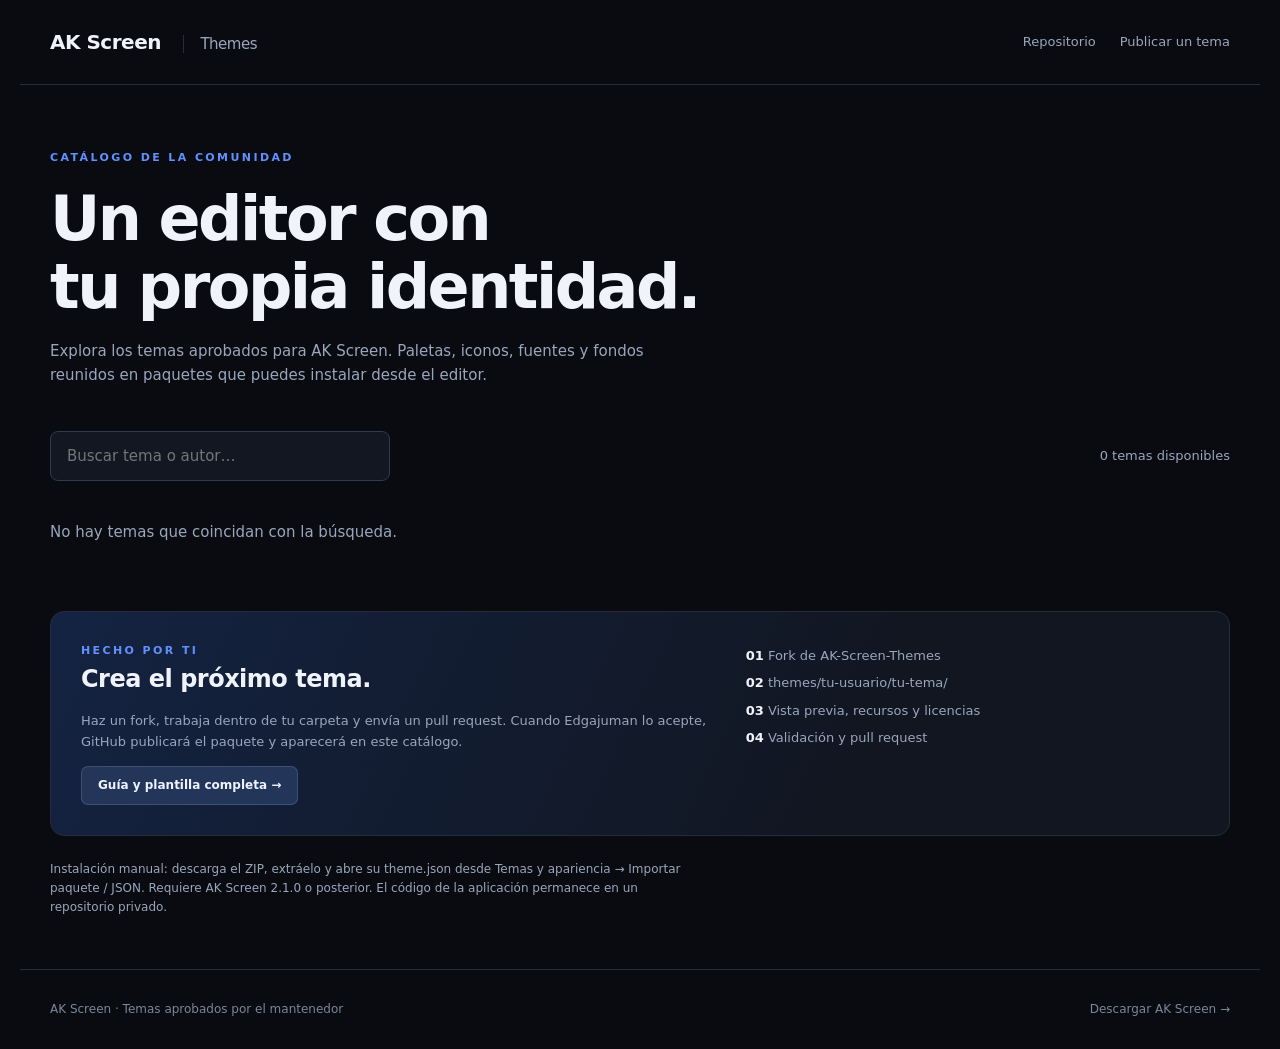
==== index.html @ 693fde80 "Publish reviewed native theme catalogue and marketplace" ====
<!doctype html>
<html lang="es"><head><meta charset="utf-8"><meta name="viewport" content="width=device-width,initial-scale=1"><meta name="color-scheme" content="dark"><title>AK Screen · Themes</title>
<style>
:root{--bg:#090b10;--panel:#111620;--edge:#252c3a;--text:#f0f3fa;--muted:#99a6bc;--accent:#6191ff}*{box-sizing:border-box}body{margin:0;background:var(--bg);color:var(--text);font:15px/1.6 system-ui,sans-serif}a{color:inherit;text-decoration:none}a:focus-visible,button:focus-visible,input:focus-visible{outline:2px solid var(--accent);outline-offset:4px}header{max-width:1240px;margin:auto;display:flex;justify-content:space-between;align-items:center;padding:26px 30px;border-bottom:1px solid var(--edge)}.brand{font-weight:720;letter-spacing:-.5px;font-size:20px}.brand span{font-weight:400;color:var(--muted);border-left:1px solid var(--edge);margin-left:16px;padding-left:16px;font-size:15px}nav{display:flex;gap:24px;color:var(--muted);font-size:13px}main{max-width:1240px;margin:auto;padding:64px 30px 40px}.eyebrow{text-transform:uppercase;letter-spacing:2.4px;color:var(--accent);font-size:11px;font-weight:700}h1{font-size:clamp(36px,5vw,62px);line-height:1.1;font-weight:650;letter-spacing:-2.5px;max-width:750px;margin:18px 0}p{color:var(--muted);max-width:650px}.toolbar{display:flex;justify-content:space-between;gap:20px;align-items:center;margin:44px 0 24px}input{background:#121722;border:1px solid #303b50;border-radius:8px;color:var(--text);font:inherit;padding:12px 16px;width:340px;max-width:100%}.count{color:var(--muted);font-size:13px}.grid{display:grid;grid-template-columns:repeat(2,minmax(0,1fr));gap:26px}.card{background:var(--panel);border:1px solid var(--edge);border-radius:14px;overflow:hidden}.visual{display:block;position:relative;aspect-ratio:16/9;background:#151c2c;cursor:zoom-in;width:100%;padding:0;border:0}.visual img{width:100%;height:100%;object-fit:cover;transition:transform .25s}.visual:hover img{transform:scale(1.025)}.tag{position:absolute;left:16px;top:16px;border:1px solid #ffffff30;background:#080d1bdc;border-radius:30px;padding:4px 12px;color:#dce6ff;font-size:11px}.body{padding:24px}.title{display:flex;justify-content:space-between;gap:12px;align-items:center}h2{margin:0;font-size:22px;font-weight:600;letter-spacing:-.5px}.version{font:12px ui-monospace,monospace;color:var(--muted)}.author{font-size:12px;color:var(--accent);margin:5px 0 12px}.desc{font-size:13px;margin:0 0 20px;min-height:42px}.swatches{display:flex;gap:6px;margin-bottom:24px}.swatches i{width:22px;height:10px;border-radius:3px;border:1px solid #ffffff20}.actions{display:flex;gap:12px;align-items:center;justify-content:space-between}.download,.button{display:inline-block;border-radius:7px;border:1px solid #ffffff22;padding:9px 16px;font-size:12px;font-weight:650;background:#23365a;color:#edf3ff}.link{color:var(--muted);font-size:12px}.guide{margin:52px 0 0;padding:30px;border:1px solid var(--edge);border-radius:14px;background:linear-gradient(115deg,#142342,#111620 70%);display:grid;grid-template-columns:1.4fr 1fr;gap:30px}.guide h2{font-size:24px}.guide p{font-size:13px}.steps{color:var(--muted);font-size:13px;line-height:2.1}.steps strong{color:var(--text)}footer{max-width:1240px;margin:0 auto;padding:30px;color:#7a879c;border-top:1px solid var(--edge);font-size:12px;display:flex;justify-content:space-between;gap:20px}dialog{padding:0;border:1px solid #586681;border-radius:14px;background:#0e131e;color:var(--text);max-width:min(1100px,94vw);max-height:94vh}dialog::backdrop{background:#03070dd9}dialog img{display:block;width:100%;max-height:75vh;object-fit:contain}dialog button{float:right;margin:12px;background:#253554;border:0;border-radius:6px;color:white;padding:10px 20px;cursor:pointer}@media(max-width:720px){header,main{padding-left:20px;padding-right:20px}nav{gap:12px}.grid,.guide{grid-template-columns:1fr}.toolbar{align-items:flex-start;flex-direction:column}h1{letter-spacing:-1.5px}.brand span{display:none}footer{flex-direction:column}main{padding-top:40px}}@media(prefers-reduced-motion:reduce){*{transition:none!important}}
</style></head><body>
<header><a class="brand" href="https://github.com/Edgajuman/AKScreen-Downloads">AK Screen <span>Themes</span></a><nav><a href="https://github.com/Edgajuman/AK-Screen-Themes">Repositorio</a><a href="https://github.com/Edgajuman/AK-Screen-Themes/blob/main/CONTRIBUTING.md">Publicar un tema</a></nav></header>
<main><div class="eyebrow">Catálogo de la comunidad</div><h1>Un editor con<br>tu propia identidad.</h1><p>Explora los temas aprobados para AK Screen. Paletas, iconos, fuentes y fondos reunidos en paquetes que puedes instalar desde el editor.</p>
<div class="toolbar"><input id="search" type="search" placeholder="Buscar tema o autor…" aria-label="Buscar tema o autor"><span class="count" id="count" aria-live="polite"></span></div><div class="grid" id="grid"></div>
<section class="guide"><div><div class="eyebrow">Hecho por ti</div><h2>Crea el próximo tema.</h2><p>Haz un fork, trabaja dentro de tu carpeta y envía un pull request. Cuando Edgajuman lo acepte, GitHub publicará el paquete y aparecerá en este catálogo.</p><a class="button" href="https://github.com/Edgajuman/AK-Screen-Themes/blob/main/CONTRIBUTING.md">Guía y plantilla completa →</a></div><div class="steps"><strong>01</strong> Fork de AK-Screen-Themes<br><strong>02</strong> themes/tu-usuario/tu-tema/<br><strong>03</strong> Vista previa, recursos y licencias<br><strong>04</strong> Validación y pull request</div></section>
<p style="font-size:12px;margin-top:24px">Instalación manual: descarga el ZIP, extráelo y abre su theme.json desde Temas y apariencia → Importar paquete / JSON. Requiere AK Screen 2.1.0 o posterior. El código de la aplicación permanece en un repositorio privado.</p></main>
<footer><span>AK Screen · Temas aprobados por el mantenedor</span><a href="https://github.com/Edgajuman/AKScreen-Downloads/releases">Descargar AK Screen →</a></footer>
<dialog id="preview"><button type="button" aria-label="Cerrar vista previa">Cerrar ×</button><img alt="Vista previa del tema"></dialog>
<script src="catalog-data.js"></script><script>
const data=window.AKSCREEN_THEMES?.themes??[];const grid=document.getElementById('grid'),search=document.getElementById('search'),modal=document.getElementById('preview');
function el(tag,cls,text){const n=document.createElement(tag);if(cls)n.className=cls;if(text!==undefined)n.textContent=text;return n}
function raw(t,path){return 'https://raw.githubusercontent.com/Edgajuman/AK-Screen-Themes/'+t.revision+'/themes/'+encodeURIComponent(t.author)+'/'+encodeURIComponent(t.id)+'/'+path.split('/').map(encodeURIComponent).join('/')}
function render(){grid.replaceChildren();let count=0;for(const t of data){if(!(t.name+' '+t.author+' '+t.description).toLowerCase().includes(search.value.toLowerCase()))continue;count++;const card=el('article','card'),visual=el('button','visual'),img=el('img');img.src=raw(t,t.preview);img.alt='Vista previa de '+t.name;img.loading='lazy';visual.type='button';visual.setAttribute('aria-label','Ampliar '+t.name);visual.append(img,el('span','tag','AK Screen · 2.1+'));visual.onclick=()=>{modal.querySelector('img').src=img.src;modal.querySelector('img').alt=img.alt;modal.showModal()};const body=el('div','body'),title=el('div','title');title.append(el('h2','',t.name),el('span','version','v'+t.version));body.append(title,el('div','author','@'+t.author),el('p','desc',t.description));const swatches=el('div','swatches');for(const color of Object.values(t.colors).slice(0,9)){if(!/^#[0-9a-f]{6}$/i.test(color))continue;const swatch=el('i');swatch.style.backgroundColor=color;swatch.title=color;swatches.append(swatch)}const actions=el('div','actions'),download=el('a','download','Descargar paquete ↓'),source=el('a','link','Ver archivos ↗');if(t.download?.startsWith('https://github.com/Edgajuman/AK-Screen-Themes/releases/download/'))download.href=t.download;source.href='https://github.com/Edgajuman/AK-Screen-Themes/tree/main/themes/'+encodeURIComponent(t.author)+'/'+encodeURIComponent(t.id);actions.append(download,source);body.append(swatches,actions);card.append(visual,body);grid.append(card)}document.getElementById('count').textContent=count+' temas disponibles';if(!count)grid.append(el('p','','No hay temas que coincidan con la búsqueda.'))}search.addEventListener('input',render);modal.querySelector('button').onclick=()=>modal.close();modal.onclick=e=>{if(e.target===modal)modal.close()};render();
</script></body></html>
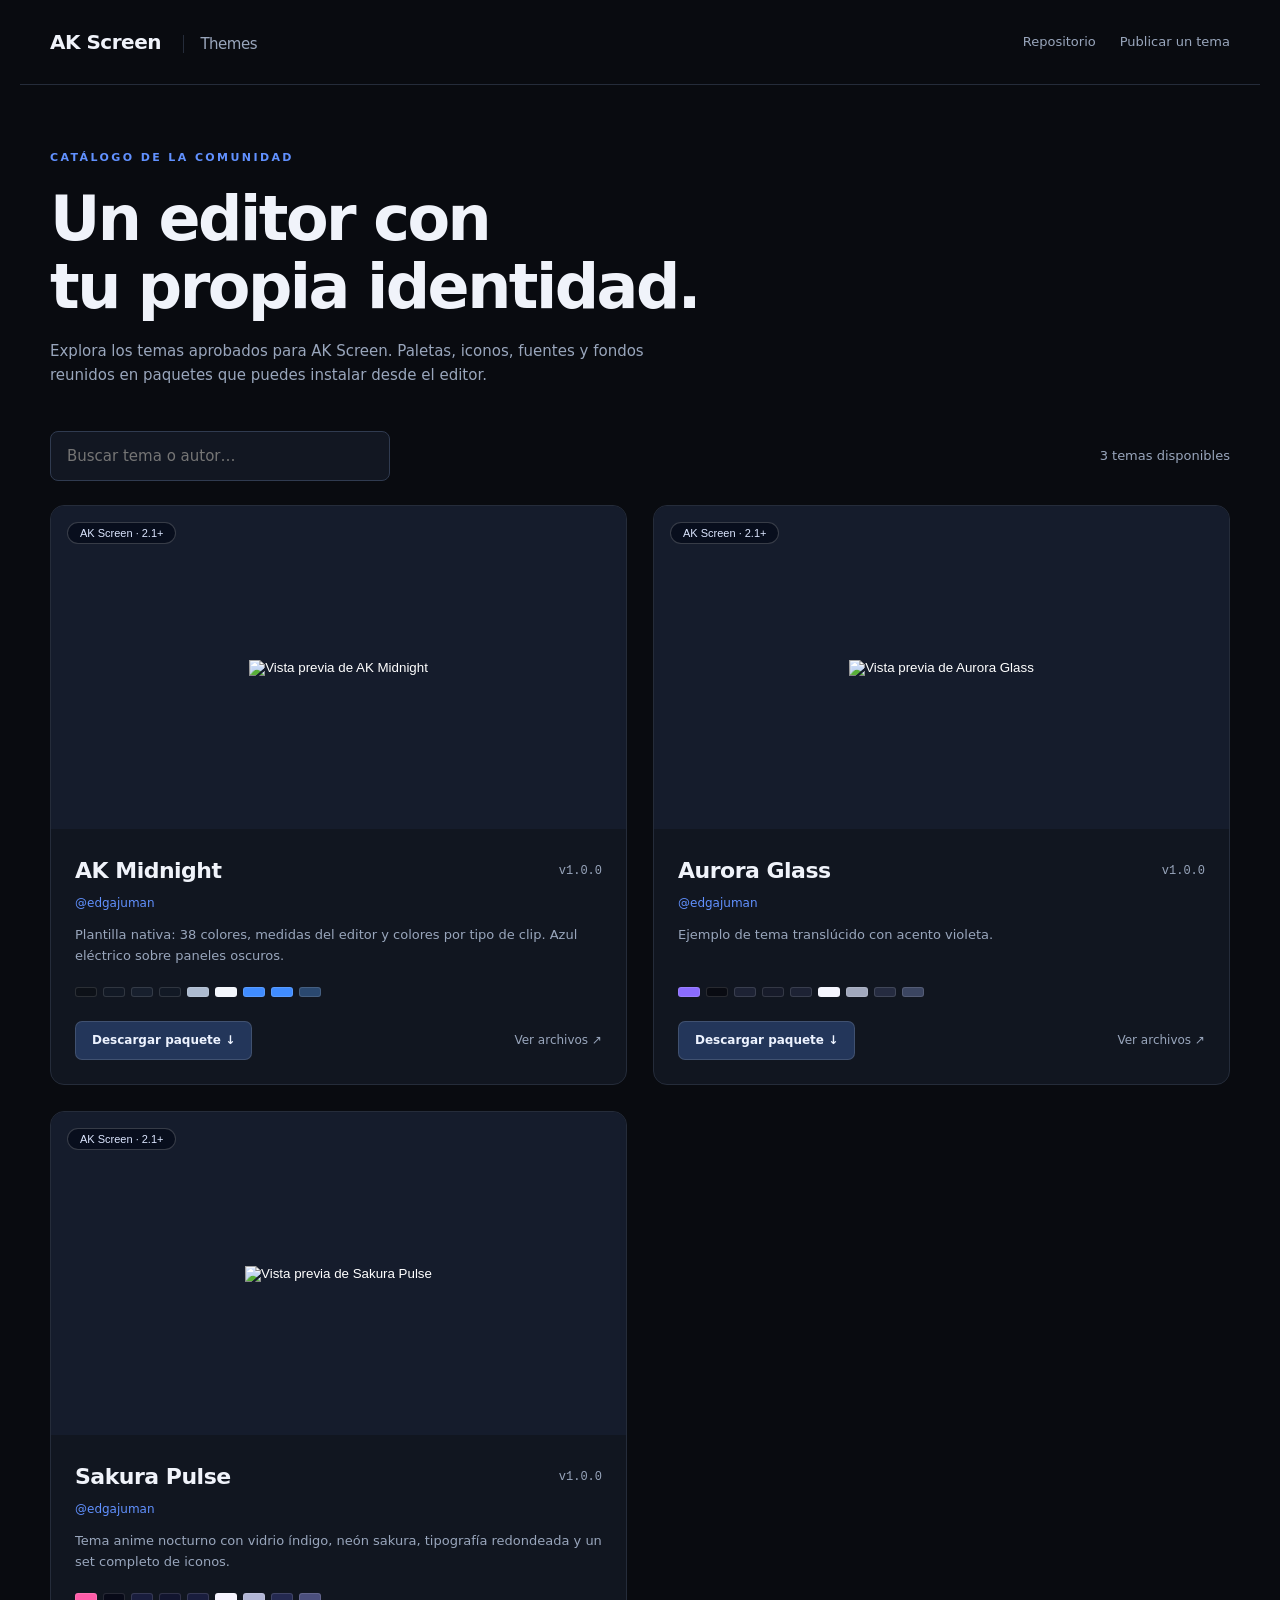
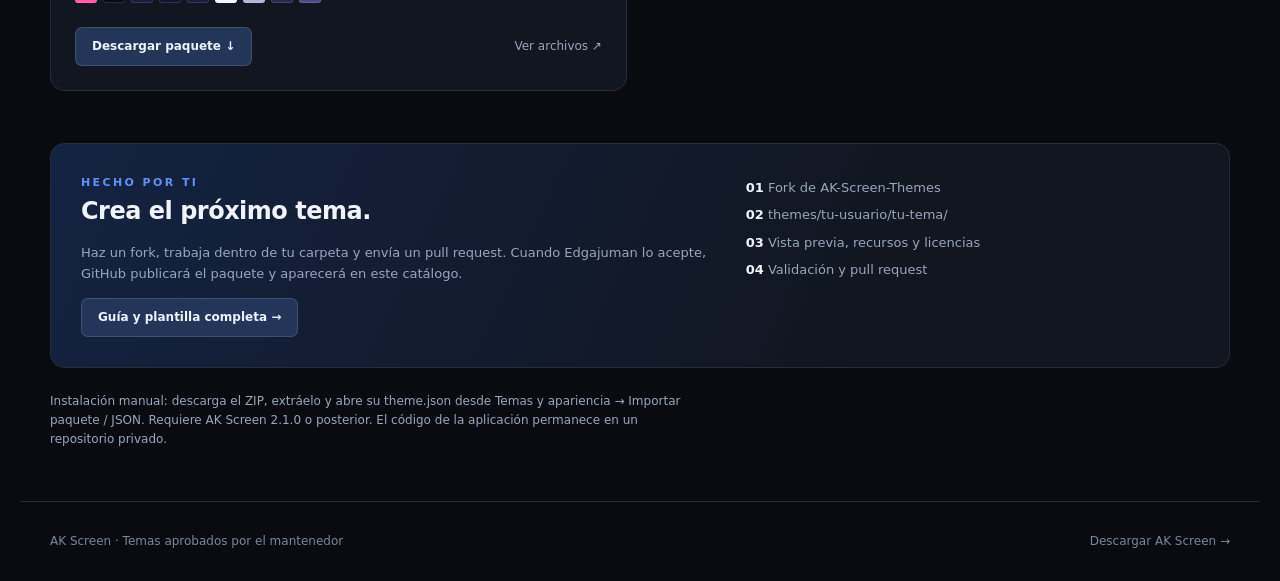
==== commit 5b5a40e8: "Clarify local package testing and catalogue labels" ====
--- a/index.html
+++ b/index.html
@@ -14,5 +14,5 @@
 const data=window.AKSCREEN_THEMES?.themes??[];const grid=document.getElementById('grid'),search=document.getElementById('search'),modal=document.getElementById('preview');
 function el(tag,cls,text){const n=document.createElement(tag);if(cls)n.className=cls;if(text!==undefined)n.textContent=text;return n}
 function raw(t,path){return 'https://raw.githubusercontent.com/Edgajuman/AK-Screen-Themes/'+t.revision+'/themes/'+encodeURIComponent(t.author)+'/'+encodeURIComponent(t.id)+'/'+path.split('/').map(encodeURIComponent).join('/')}
-function render(){grid.replaceChildren();let count=0;for(const t of data){if(!(t.name+' '+t.author+' '+t.description).toLowerCase().includes(search.value.toLowerCase()))continue;count++;const card=el('article','card'),visual=el('button','visual'),img=el('img');img.src=raw(t,t.preview);img.alt='Vista previa de '+t.name;img.loading='lazy';visual.type='button';visual.setAttribute('aria-label','Ampliar '+t.name);visual.append(img,el('span','tag','AK Screen · 2.1+'));visual.onclick=()=>{modal.querySelector('img').src=img.src;modal.querySelector('img').alt=img.alt;modal.showModal()};const body=el('div','body'),title=el('div','title');title.append(el('h2','',t.name),el('span','version','v'+t.version));body.append(title,el('div','author','@'+t.author),el('p','desc',t.description));const swatches=el('div','swatches');for(const color of Object.values(t.colors).slice(0,9)){if(!/^#[0-9a-f]{6}$/i.test(color))continue;const swatch=el('i');swatch.style.backgroundColor=color;swatch.title=color;swatches.append(swatch)}const actions=el('div','actions'),download=el('a','download','Descargar paquete ↓'),source=el('a','link','Ver archivos ↗');if(t.download?.startsWith('https://github.com/Edgajuman/AK-Screen-Themes/releases/download/'))download.href=t.download;source.href='https://github.com/Edgajuman/AK-Screen-Themes/tree/main/themes/'+encodeURIComponent(t.author)+'/'+encodeURIComponent(t.id);actions.append(download,source);body.append(swatches,actions);card.append(visual,body);grid.append(card)}document.getElementById('count').textContent=count+' temas disponibles';if(!count)grid.append(el('p','','No hay temas que coincidan con la búsqueda.'))}search.addEventListener('input',render);modal.querySelector('button').onclick=()=>modal.close();modal.onclick=e=>{if(e.target===modal)modal.close()};render();
+function render(){grid.replaceChildren();let count=0;for(const t of data){if(!(t.name+' '+t.author+' '+t.description).toLowerCase().includes(search.value.toLowerCase()))continue;count++;const card=el('article','card'),visual=el('button','visual'),img=el('img');img.src=raw(t,t.preview);img.alt='Vista previa de '+t.name;img.loading='lazy';visual.type='button';visual.setAttribute('aria-label','Ampliar '+t.name);visual.append(img,el('span','tag','AK Screen · 2.1+'));visual.onclick=()=>{modal.querySelector('img').src=img.src;modal.querySelector('img').alt=img.alt;modal.showModal()};const body=el('div','body'),title=el('div','title');title.append(el('h2','',t.name),el('span','version','v'+t.version));body.append(title,el('div','author','@'+t.author),el('p','desc',t.description));const swatches=el('div','swatches');for(const color of Object.values(t.colors).slice(0,9)){if(!/^#[0-9a-f]{6}$/i.test(color))continue;const swatch=el('i');swatch.style.backgroundColor=color;swatch.title=color;swatches.append(swatch)}const actions=el('div','actions'),download=el('a','download','Descargar paquete ↓'),source=el('a','link','Ver archivos ↗');if(t.download?.startsWith('https://github.com/Edgajuman/AK-Screen-Themes/releases/download/'))download.href=t.download;source.href='https://github.com/Edgajuman/AK-Screen-Themes/tree/main/themes/'+encodeURIComponent(t.author)+'/'+encodeURIComponent(t.id);actions.append(download,source);body.append(swatches,actions);card.append(visual,body);grid.append(card)}document.getElementById('count').textContent=count===1?'1 tema disponible':count+' temas disponibles';if(!count)grid.append(el('p','','No hay temas que coincidan con la búsqueda.'))}search.addEventListener('input',render);modal.querySelector('button').onclick=()=>modal.close();modal.onclick=e=>{if(e.target===modal)modal.close()};render();
 </script></body></html>
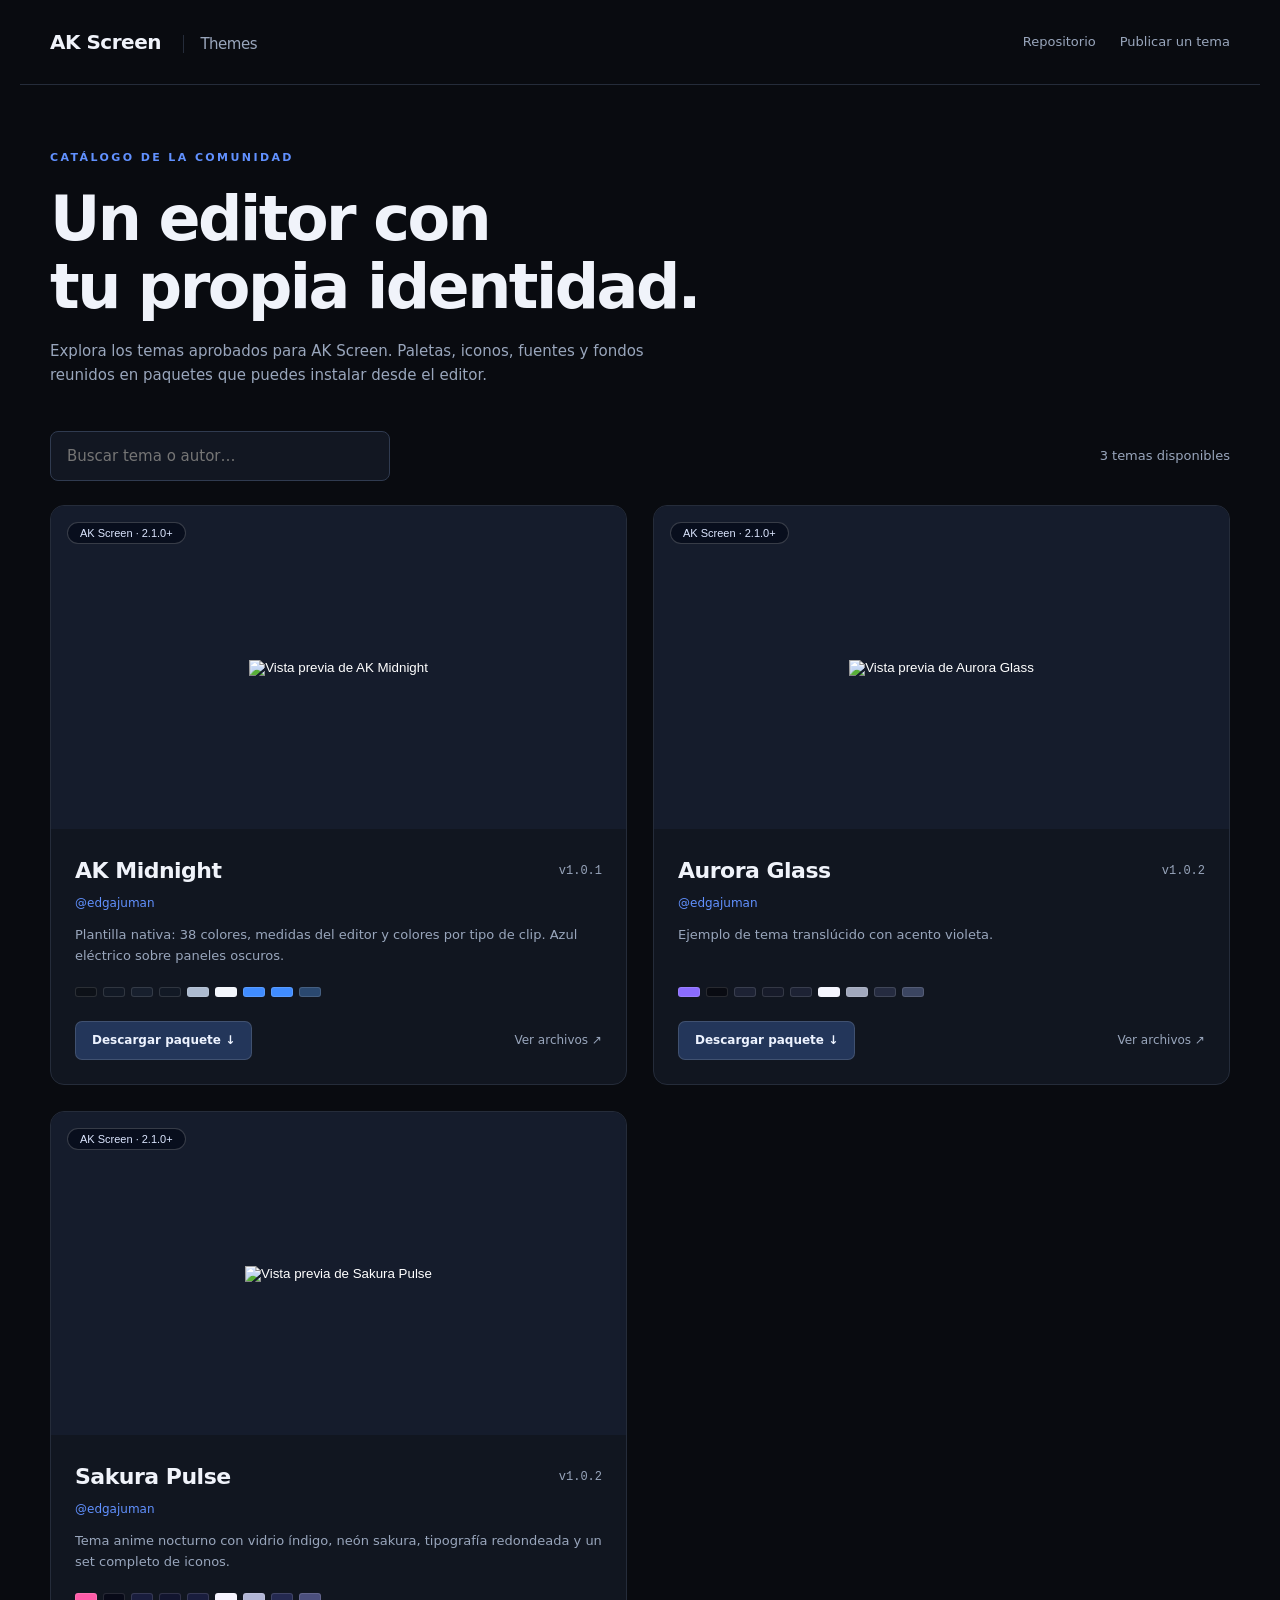
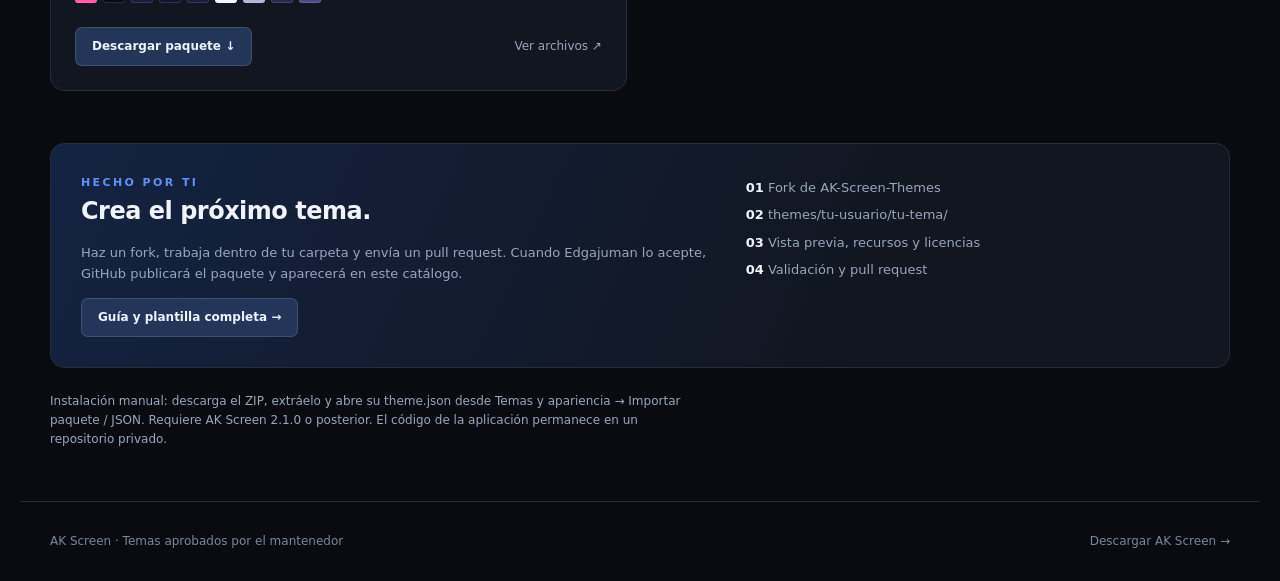
==== commit 1e94d98a: "Add AK Studio Pro and version-aware native theme catalogue" ====
--- a/index.html
+++ b/index.html
@@ -14,5 +14,5 @@
 const data=window.AKSCREEN_THEMES?.themes??[];const grid=document.getElementById('grid'),search=document.getElementById('search'),modal=document.getElementById('preview');
 function el(tag,cls,text){const n=document.createElement(tag);if(cls)n.className=cls;if(text!==undefined)n.textContent=text;return n}
 function raw(t,path){return 'https://raw.githubusercontent.com/Edgajuman/AK-Screen-Themes/'+t.revision+'/themes/'+encodeURIComponent(t.author)+'/'+encodeURIComponent(t.id)+'/'+path.split('/').map(encodeURIComponent).join('/')}
-function render(){grid.replaceChildren();let count=0;for(const t of data){if(!(t.name+' '+t.author+' '+t.description).toLowerCase().includes(search.value.toLowerCase()))continue;count++;const card=el('article','card'),visual=el('button','visual'),img=el('img');img.src=raw(t,t.preview);img.alt='Vista previa de '+t.name;img.loading='lazy';visual.type='button';visual.setAttribute('aria-label','Ampliar '+t.name);visual.append(img,el('span','tag','AK Screen · 2.1+'));visual.onclick=()=>{modal.querySelector('img').src=img.src;modal.querySelector('img').alt=img.alt;modal.showModal()};const body=el('div','body'),title=el('div','title');title.append(el('h2','',t.name),el('span','version','v'+t.version));body.append(title,el('div','author','@'+t.author),el('p','desc',t.description));const swatches=el('div','swatches');for(const color of Object.values(t.colors).slice(0,9)){if(!/^#[0-9a-f]{6}$/i.test(color))continue;const swatch=el('i');swatch.style.backgroundColor=color;swatch.title=color;swatches.append(swatch)}const actions=el('div','actions'),download=el('a','download','Descargar paquete ↓'),source=el('a','link','Ver archivos ↗');if(t.download?.startsWith('https://github.com/Edgajuman/AK-Screen-Themes/releases/download/'))download.href=t.download;source.href='https://github.com/Edgajuman/AK-Screen-Themes/tree/main/themes/'+encodeURIComponent(t.author)+'/'+encodeURIComponent(t.id);actions.append(download,source);body.append(swatches,actions);card.append(visual,body);grid.append(card)}document.getElementById('count').textContent=count===1?'1 tema disponible':count+' temas disponibles';if(!count)grid.append(el('p','','No hay temas que coincidan con la búsqueda.'))}search.addEventListener('input',render);modal.querySelector('button').onclick=()=>modal.close();modal.onclick=e=>{if(e.target===modal)modal.close()};render();
+function render(){grid.replaceChildren();let count=0;for(const t of data){if(!(t.name+' '+t.author+' '+t.description).toLowerCase().includes(search.value.toLowerCase()))continue;count++;const card=el('article','card'),visual=el('button','visual'),img=el('img');img.src=raw(t,t.preview);img.alt='Vista previa de '+t.name;img.loading='lazy';visual.type='button';visual.setAttribute('aria-label','Ampliar '+t.name);visual.append(img,el('span','tag','AK Screen · '+(t.min_app_version??'2.1.0')+'+'));visual.onclick=()=>{modal.querySelector('img').src=img.src;modal.querySelector('img').alt=img.alt;modal.showModal()};const body=el('div','body'),title=el('div','title');title.append(el('h2','',t.name),el('span','version','v'+t.version));body.append(title,el('div','author','@'+t.author),el('p','desc',t.description));const swatches=el('div','swatches');for(const color of Object.values(t.colors).slice(0,9)){if(!/^#[0-9a-f]{6}$/i.test(color))continue;const swatch=el('i');swatch.style.backgroundColor=color;swatch.title=color;swatches.append(swatch)}const actions=el('div','actions'),download=el('a','download','Descargar paquete ↓'),source=el('a','link','Ver archivos ↗');if(t.download?.startsWith('https://github.com/Edgajuman/AK-Screen-Themes/releases/download/'))download.href=t.download;source.href='https://github.com/Edgajuman/AK-Screen-Themes/tree/main/themes/'+encodeURIComponent(t.author)+'/'+encodeURIComponent(t.id);actions.append(download,source);body.append(swatches,actions);card.append(visual,body);grid.append(card)}document.getElementById('count').textContent=count===1?'1 tema disponible':count+' temas disponibles';if(!count)grid.append(el('p','','No hay temas que coincidan con la búsqueda.'))}search.addEventListener('input',render);modal.querySelector('button').onclick=()=>modal.close();modal.onclick=e=>{if(e.target===modal)modal.close()};render();
 </script></body></html>
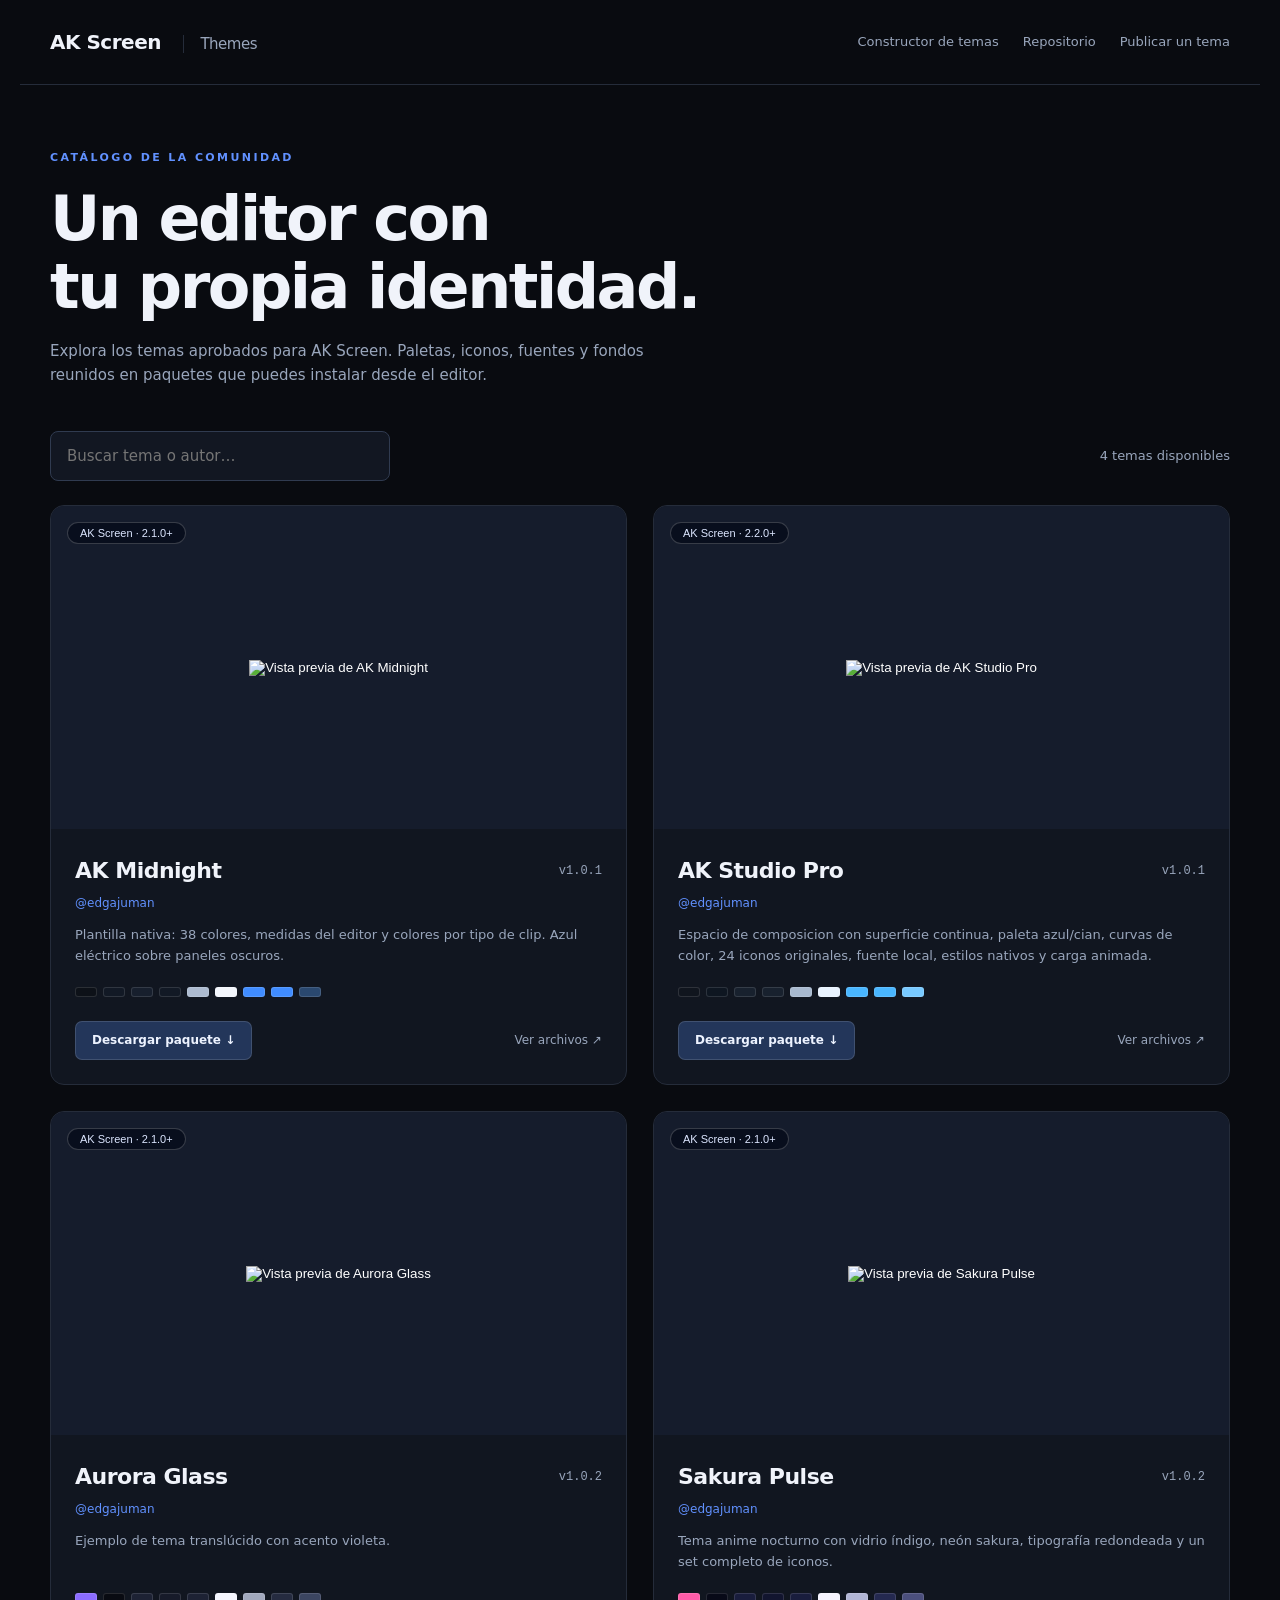
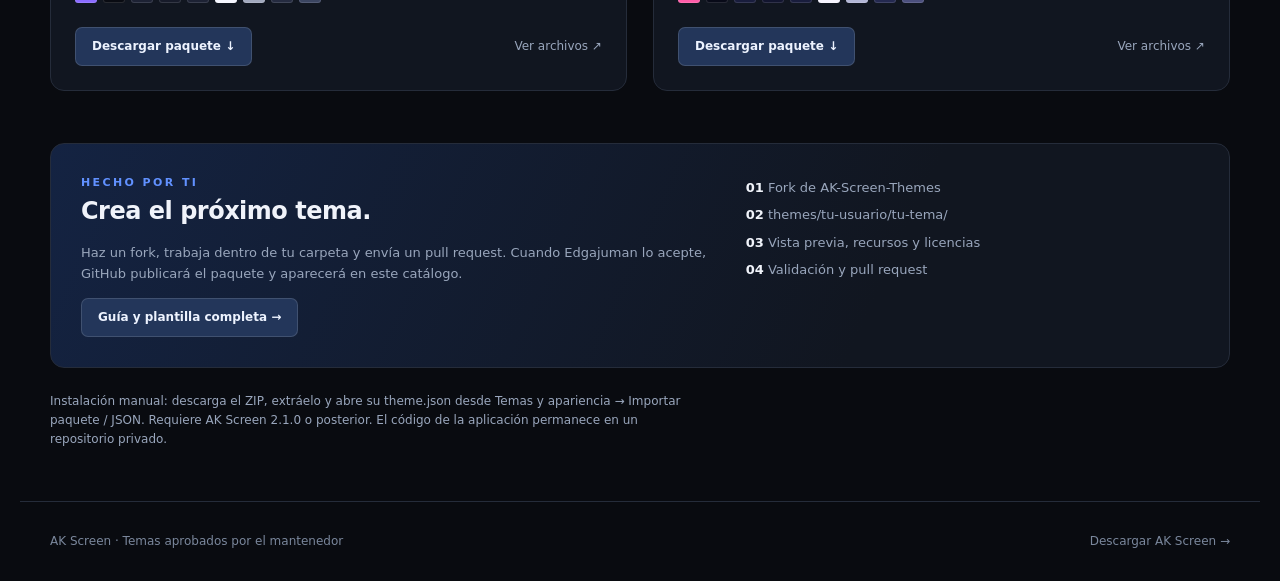
==== commit 4580383a: "Add live AK Screen theme studio" ====
--- a/index.html
+++ b/index.html
@@ -3,7 +3,7 @@
 <style>
 :root{--bg:#090b10;--panel:#111620;--edge:#252c3a;--text:#f0f3fa;--muted:#99a6bc;--accent:#6191ff}*{box-sizing:border-box}body{margin:0;background:var(--bg);color:var(--text);font:15px/1.6 system-ui,sans-serif}a{color:inherit;text-decoration:none}a:focus-visible,button:focus-visible,input:focus-visible{outline:2px solid var(--accent);outline-offset:4px}header{max-width:1240px;margin:auto;display:flex;justify-content:space-between;align-items:center;padding:26px 30px;border-bottom:1px solid var(--edge)}.brand{font-weight:720;letter-spacing:-.5px;font-size:20px}.brand span{font-weight:400;color:var(--muted);border-left:1px solid var(--edge);margin-left:16px;padding-left:16px;font-size:15px}nav{display:flex;gap:24px;color:var(--muted);font-size:13px}main{max-width:1240px;margin:auto;padding:64px 30px 40px}.eyebrow{text-transform:uppercase;letter-spacing:2.4px;color:var(--accent);font-size:11px;font-weight:700}h1{font-size:clamp(36px,5vw,62px);line-height:1.1;font-weight:650;letter-spacing:-2.5px;max-width:750px;margin:18px 0}p{color:var(--muted);max-width:650px}.toolbar{display:flex;justify-content:space-between;gap:20px;align-items:center;margin:44px 0 24px}input{background:#121722;border:1px solid #303b50;border-radius:8px;color:var(--text);font:inherit;padding:12px 16px;width:340px;max-width:100%}.count{color:var(--muted);font-size:13px}.grid{display:grid;grid-template-columns:repeat(2,minmax(0,1fr));gap:26px}.card{background:var(--panel);border:1px solid var(--edge);border-radius:14px;overflow:hidden}.visual{display:block;position:relative;aspect-ratio:16/9;background:#151c2c;cursor:zoom-in;width:100%;padding:0;border:0}.visual img{width:100%;height:100%;object-fit:cover;transition:transform .25s}.visual:hover img{transform:scale(1.025)}.tag{position:absolute;left:16px;top:16px;border:1px solid #ffffff30;background:#080d1bdc;border-radius:30px;padding:4px 12px;color:#dce6ff;font-size:11px}.body{padding:24px}.title{display:flex;justify-content:space-between;gap:12px;align-items:center}h2{margin:0;font-size:22px;font-weight:600;letter-spacing:-.5px}.version{font:12px ui-monospace,monospace;color:var(--muted)}.author{font-size:12px;color:var(--accent);margin:5px 0 12px}.desc{font-size:13px;margin:0 0 20px;min-height:42px}.swatches{display:flex;gap:6px;margin-bottom:24px}.swatches i{width:22px;height:10px;border-radius:3px;border:1px solid #ffffff20}.actions{display:flex;gap:12px;align-items:center;justify-content:space-between}.download,.button{display:inline-block;border-radius:7px;border:1px solid #ffffff22;padding:9px 16px;font-size:12px;font-weight:650;background:#23365a;color:#edf3ff}.link{color:var(--muted);font-size:12px}.guide{margin:52px 0 0;padding:30px;border:1px solid var(--edge);border-radius:14px;background:linear-gradient(115deg,#142342,#111620 70%);display:grid;grid-template-columns:1.4fr 1fr;gap:30px}.guide h2{font-size:24px}.guide p{font-size:13px}.steps{color:var(--muted);font-size:13px;line-height:2.1}.steps strong{color:var(--text)}footer{max-width:1240px;margin:0 auto;padding:30px;color:#7a879c;border-top:1px solid var(--edge);font-size:12px;display:flex;justify-content:space-between;gap:20px}dialog{padding:0;border:1px solid #586681;border-radius:14px;background:#0e131e;color:var(--text);max-width:min(1100px,94vw);max-height:94vh}dialog::backdrop{background:#03070dd9}dialog img{display:block;width:100%;max-height:75vh;object-fit:contain}dialog button{float:right;margin:12px;background:#253554;border:0;border-radius:6px;color:white;padding:10px 20px;cursor:pointer}@media(max-width:720px){header,main{padding-left:20px;padding-right:20px}nav{gap:12px}.grid,.guide{grid-template-columns:1fr}.toolbar{align-items:flex-start;flex-direction:column}h1{letter-spacing:-1.5px}.brand span{display:none}footer{flex-direction:column}main{padding-top:40px}}@media(prefers-reduced-motion:reduce){*{transition:none!important}}
 </style></head><body>
-<header><a class="brand" href="https://github.com/Edgajuman/AKScreen-Downloads">AK Screen <span>Themes</span></a><nav><a href="https://github.com/Edgajuman/AK-Screen-Themes">Repositorio</a><a href="https://github.com/Edgajuman/AK-Screen-Themes/blob/main/CONTRIBUTING.md">Publicar un tema</a></nav></header>
+<header><a class="brand" href="https://github.com/Edgajuman/AKScreen-Downloads">AK Screen <span>Themes</span></a><nav><a href="theme-studio.html">Constructor de temas</a><a href="https://github.com/Edgajuman/AK-Screen-Themes">Repositorio</a><a href="https://github.com/Edgajuman/AK-Screen-Themes/blob/main/CONTRIBUTING.md">Publicar un tema</a></nav></header>
 <main><div class="eyebrow">Catálogo de la comunidad</div><h1>Un editor con<br>tu propia identidad.</h1><p>Explora los temas aprobados para AK Screen. Paletas, iconos, fuentes y fondos reunidos en paquetes que puedes instalar desde el editor.</p>
 <div class="toolbar"><input id="search" type="search" placeholder="Buscar tema o autor…" aria-label="Buscar tema o autor"><span class="count" id="count" aria-live="polite"></span></div><div class="grid" id="grid"></div>
 <section class="guide"><div><div class="eyebrow">Hecho por ti</div><h2>Crea el próximo tema.</h2><p>Haz un fork, trabaja dentro de tu carpeta y envía un pull request. Cuando Edgajuman lo acepte, GitHub publicará el paquete y aparecerá en este catálogo.</p><a class="button" href="https://github.com/Edgajuman/AK-Screen-Themes/blob/main/CONTRIBUTING.md">Guía y plantilla completa →</a></div><div class="steps"><strong>01</strong> Fork de AK-Screen-Themes<br><strong>02</strong> themes/tu-usuario/tu-tema/<br><strong>03</strong> Vista previa, recursos y licencias<br><strong>04</strong> Validación y pull request</div></section>
